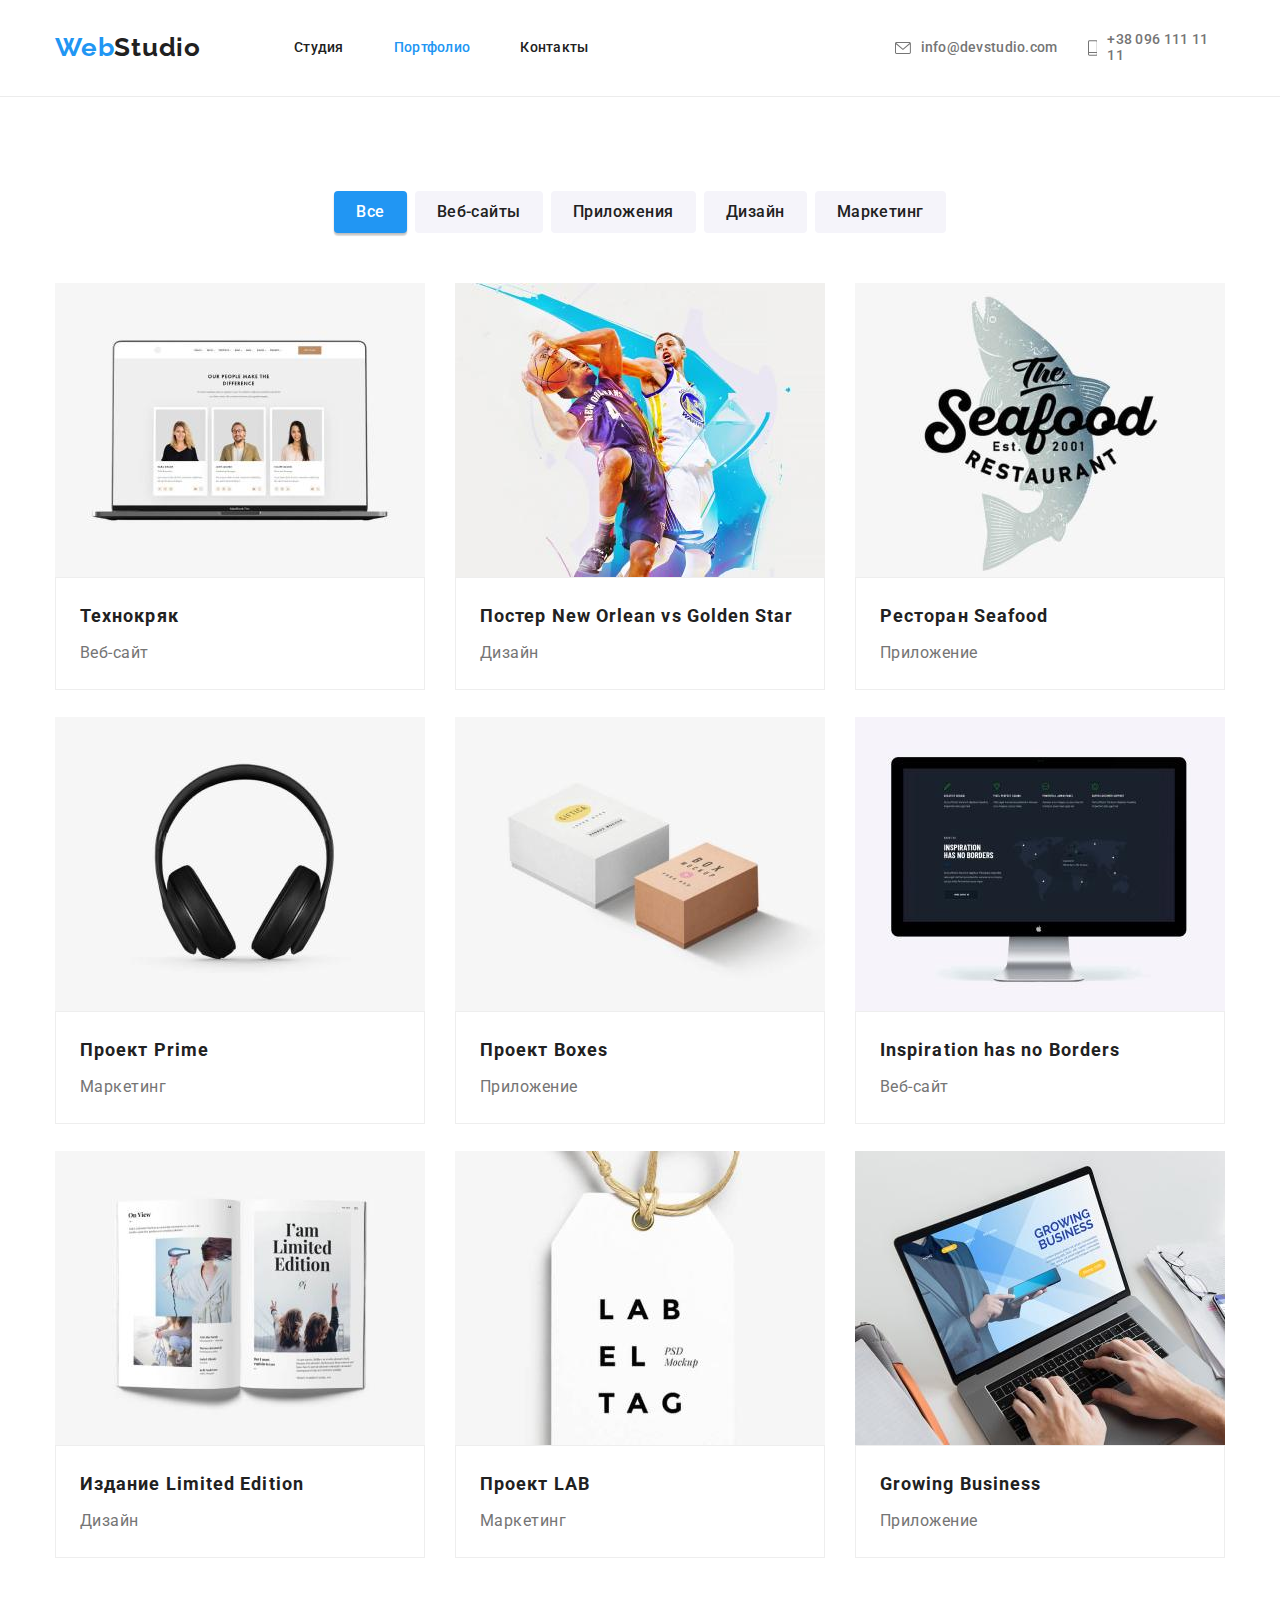
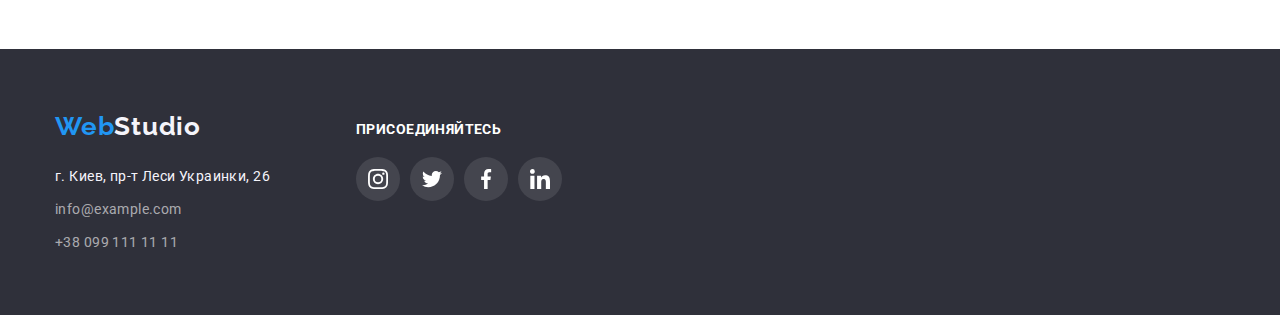
==== portfolio.html @ a9124d13 "added hw4 files" ====
<!DOCTYPE html>
<html lang="ru">
    <head>
        <meta charset="UTF-8" />
        <meta http-equiv="X-UA-Compatible" content="IE=edge" />
        <meta name="viewport" content="width=device-width, initial-scale=1.0" />
        <title>Портфолио</title>
        <link
            rel="stylesheet"
            href="https://cdnjs.cloudflare.com/ajax/libs/modern-normalize/1.1.0/modern-normalize.min.css"
        />
        <link rel="preconnect" href="https://fonts.googleapis.com" />
        <link rel="preconnect" href="https://fonts.gstatic.com" crossorigin />
        <link
            href="https://fonts.googleapis.com/css2?family=Raleway:wght@700&family=Roboto:wght@300;400;500;700&display=swap"
            rel="stylesheet"
        />
        <link rel="stylesheet" href="./css/reset.css" />
        <link rel="stylesheet" href="./css/styles.css" />
    </head>
    <body>
        <header class="header">
            <div class="header-container">
                <div class="nav-container">
                    <nav class="nav">
                        <p>
                            <a class="logo" href="./index.html"
                                ><span class="logo-span">Web</span>Studio</a
                            >
                        </p>
                        <ul class="nav-list">
                            <li class="nav-list-item">
                                <a class="nav-link" href="./index.html"
                                    >Студия</a
                                >
                            </li>
                            <li class="nav-list-item">
                                <a
                                    class="nav-link current"
                                    href="./portfolio.html"
                                    >Портфолио</a
                                >
                            </li>
                            <li class="nav-list-item">
                                <a class="nav-link" href="">Контакты</a>
                            </li>
                        </ul>
                    </nav>
                </div>
                <ul class="nav-contacts">
                    <li class="nav-contacts-item">
                        <a class="contacts-link" href="mailto:">
                            <svg class="contacts-icon mail">
                                <use href="img/symbols.svg#icon-mail"></use>
                            </svg>
                            info@devstudio.com</a
                        >
                    </li>
                    <li class="nav-contacts-item">
                        <a class="contacts-link" href="tel:">
                            <svg class="contacts-icon phone">
                                <use href="img/symbols.svg#icon-phone"></use>
                            </svg>
                            +38 096 111 11 11</a
                        >
                    </li>
                </ul>
            </div>
        </header>
        <main>
            <div class="main-section-portfolio">
                <section class="portfolio-nav">
                    <h1 class="hidden-title">портфолио</h1>
                    <ul class="portfolio-nav-list">
                        <li class="portfolio-nav-item">
                            <button
                                class="portfolio-nav-button button-active"
                                type="button"
                            >
                                Все
                            </button>
                        </li>
                        <li class="portfolio-nav-item">
                            <button class="portfolio-nav-button" type="button">
                                Веб-сайты
                            </button>
                        </li>
                        <li class="portfolio-nav-item">
                            <button class="portfolio-nav-button" type="button">
                                Приложения
                            </button>
                        </li>
                        <li class="portfolio-nav-item">
                            <button class="portfolio-nav-button" type="button">
                                Дизайн
                            </button>
                        </li>
                        <li class="portfolio-nav-item">
                            <button class="portfolio-nav-button" type="button">
                                Маркетинг
                            </button>
                        </li>
                    </ul>
                </section>
                <section class="porfolio-photos">
                    <h2 class="hidden-title">
                        Список Фотографий разных проектов
                    </h2>
                    <ul class="portfolio-photos-list">
                        <li class="portfolio-block">
                            <a class="portfolio-block-link" href="#">
                                <img
                                    class="portfolio-photos-item"
                                    src="./img/img1.jpg"
                                    alt="laptop"
                                    width="370"
                                />

                                <div class="block-text-container">
                                    <h3 class="portfolio-block-title">
                                        Технокряк
                                    </h3>
                                    <p class="portfolio-block-text">Веб-сайт</p>
                                </div>
                            </a>
                        </li>
                        <li class="portfolio-block">
                            <a class="portfolio-block-link" href="#">
                                <img
                                    src="./img/img(1).jpg"
                                    alt="basketball players"
                                    width="370"
                                />

                                <div class="block-text-container">
                                    <h3 class="portfolio-block-title">
                                        Постер New Orlean vs Golden Star
                                    </h3>
                                    <p class="portfolio-block-text">Дизайн</p>
                                </div>
                            </a>
                        </li>
                        <li class="portfolio-block">
                            <a class="portfolio-block-link" href="#">
                                <img
                                    class="portfolio-photos-item"
                                    src="./img/img(2).jpg"
                                    alt="restaurant logo"
                                    width="370"
                                />

                                <div class="block-text-container">
                                    <h3 class="portfolio-block-title">
                                        Ресторан Seafood
                                    </h3>
                                    <p class="portfolio-block-text">
                                        Приложение
                                    </p>
                                </div>
                            </a>
                        </li>
                        <li class="portfolio-block">
                            <a class="portfolio-block-link" href="#">
                                <img
                                    class="portfolio-photos-item"
                                    src="./img/img(3).jpg"
                                    alt="headphones"
                                    width="370"
                                />

                                <div class="block-text-container">
                                    <h3 class="portfolio-block-title">
                                        Проект Prime
                                    </h3>
                                    <p class="portfolio-block-text">
                                        Маркетинг
                                    </p>
                                </div>
                            </a>
                        </li>
                        <li class="portfolio-block">
                            <a class="portfolio-block-link" href="#">
                                <img
                                    class="portfolio-photos-item"
                                    src="./img/img(4).jpg"
                                    alt="boxes"
                                    width="370"
                                />

                                <div class="block-text-container">
                                    <h3 class="portfolio-block-title">
                                        Проект Boxes
                                    </h3>
                                    <p class="portfolio-block-text">
                                        Приложение
                                    </p>
                                </div>
                            </a>
                        </li>
                        <li class="portfolio-block">
                            <a class="portfolio-block-link" href="#">
                                <img
                                    class="portfolio-photos-item"
                                    src="./img/img(5).jpg"
                                    alt="monitor"
                                    width="370"
                                />

                                <div class="block-text-container">
                                    <h3 class="portfolio-block-title">
                                        Inspiration has no Borders
                                    </h3>
                                    <p class="portfolio-block-text">Веб-сайт</p>
                                </div>
                            </a>
                        </li>
                        <li class="portfolio-block">
                            <a class="portfolio-block-link" href="#">
                                <img
                                    class="portfolio-photos-item"
                                    src="./img/img(6).jpg"
                                    alt="magazine"
                                    width="370"
                                />

                                <div class="block-text-container">
                                    <h3 class="portfolio-block-title">
                                        Издание Limited Edition
                                    </h3>
                                    <p class="portfolio-block-text">Дизайн</p>
                                </div>
                            </a>
                        </li>
                        <li class="portfolio-block">
                            <a class="portfolio-block-link" href="#">
                                <img
                                    class="portfolio-photos-item"
                                    src="./img/img(7).jpg"
                                    alt="label"
                                    width="370"
                                />

                                <div class="block-text-container">
                                    <h3 class="portfolio-block-title">
                                        Проект LAB
                                    </h3>
                                    <p class="portfolio-block-text">
                                        Маркетинг
                                    </p>
                                </div>
                            </a>
                        </li>
                        <li class="portfolio-block">
                            <a class="portfolio-block-link" href="#">
                                <img
                                    class="portfolio-photos-item"
                                    src="./img/img(8).jpg"
                                    alt="laptop"
                                    width="370"
                                />

                                <div class="block-text-container">
                                    <h3 class="portfolio-block-title">
                                        Growing Business
                                    </h3>
                                    <p class="portfolio-block-text">
                                        Приложение
                                    </p>
                                </div>
                            </a>
                        </li>
                    </ul>
                </section>
            </div>
        </main>
        <footer class="footer">
            <div class="footer-container">
                <div class="footer-nav">
                    <p>
                        <a class="logo2" href="./index.html"
                            ><span class="logo-span">Web</span>Studio</a
                        >
                    </p>
                    <address class="address">
                        <a
                            href="https://www.google.com/maps/place/%D0%B1%D1%83%D0%BB.+%D0%9B%D0%B5%D1%81%D0%B8+%D0%A3%D0%BA%D1%80%D0%B0%D0%B8%D0%BD%D0%BA%D0%B8,+26,+%D0%9A%D0%B8%D0%B5%D0%B2,+02000/data=!4m2!3m1!1s0x40d4cf0e033ecbe9:0x57a4dffefec77da0?sa=X&ved=2ahUKEwil97-Wgf3zAhXro4sKHR42CIIQ8gF6BAgMEAE"
                        >
                            г. Киев, пр-т Леси Украинки, 26</a
                        >
                    </address>
                    <ul class="footer-contacts">
                        <li class="footer-contacts-link">
                            <a href="mailto:">info@example.com</a>
                        </li>
                        <li class="footer-contacts-link">
                            <a href="tel:">+38 099 111 11 11</a>
                        </li>
                    </ul>
                </div>
                <div class="footer-socials">
                    <h3 class="footer-socials-title">присоединяйтесь</h3>
                    <ul class="team-socials-link-list footer-social-list">
                        <li class="team-social-link-block">
                            <a
                                class="team-social-link footer-social-link"
                                href="#"
                            >
                                <svg class="team-social-icon">
                                    <use
                                        href="img/symbols.svg#icon-instagram"
                                    ></use>
                                </svg>
                            </a>
                        </li>
                        <li class="team-social-link-block">
                            <a
                                class="team-social-link footer-social-link"
                                href="#"
                            >
                                <svg class="team-social-icon">
                                    <use
                                        href="img/symbols.svg#icon-twitter"
                                    ></use>
                                </svg>
                            </a>
                        </li>
                        <li class="team-social-link-block">
                            <a
                                class="team-social-link footer-social-link"
                                href="#"
                            >
                                <svg class="team-social-icon">
                                    <use
                                        href="img/symbols.svg#icon-facebook"
                                    ></use>
                                </svg>
                            </a>
                        </li>
                        <li class="team-social-link-block">
                            <a
                                class="team-social-link footer-social-link"
                                href="#"
                            >
                                <svg class="team-social-icon">
                                    <use
                                        href="img/symbols.svg#icon-linkedin"
                                    ></use>
                                </svg>
                            </a>
                        </li>
                    </ul>
                </div>
            </div>
        </footer>
    </body>
</html>
---- css/styles.css ----
:root {
    --main-text-color: #212121;
    --minor-text-color: #2196f3;
    --second-text-color: #757575;
    --nav-bg_text-color: #ffffff;
    --section-bg-middle-color: #f5f4fa;
    --section-bg-dark-color: #2f303a;
    --minor-bg-color: #f5f4fa;
    --icon-color: #afb1b8;
}
body {
    font-family: 'Roboto', sans-serif;
    font-size: 14px;
    font-style: normal;
    color: var(--main-color);
}
.hidden-title {
    width: 1px;
    height: 1px;
    overflow: hidden;
    opacity: 0;
    margin-top: -1px;
}
/*
    HEADER 
 */
.header {
    background-color: var(--nav-bg_text-color);
    border-bottom: 1px solid #ececec;
}
.header-container {
    margin: auto;
    padding: auto;
    width: 1200px;
    padding: 0 15px 0 15px;
    display: flex;
    align-items: center;
}
.nav {
    background-color: var(--nav-bg_text-color);
}
.logo {
    font-weight: bold;
    font-size: 26px;
    line-height: 1.38;
    color: var(--main-text-color);
    font-family: Raleway;
    letter-spacing: 0.03em;
    cursor: pointer;
}
.logo2 {
    font-weight: bold;
    font-size: 26px;
    line-height: 1.38;
    color: var(--section-bg-middle-color);
    font-family: Raleway;
    letter-spacing: 0.03em;
    cursor: pointer;
}
.logo-span {
    color: var(--minor-text-color);
}
.nav {
    display: flex;
    align-items: center;
}
.nav-list {
    display: flex;
    align-items: center;
    margin-left: 93px;
}
.nav-list .nav-list-item {
    font-weight: 500;
    font-size: 14px;
    line-height: 1.14;
    letter-spacing: 0.02em;
    color: var(--main-text-color);
    margin-left: 50px;
    padding: 0;
}
.nav-list .nav-list-item:first-child {
    margin-left: 0;
}
.nav-list-item:hover,
.nav-list-item:focus,
.nav-list-item:active {
    color: var(--minor-text-color);
}
.nav-link {
    display: inline-block;
    padding: 32.5px 0 32.5px 0;
}
.nav-contacts {
    display: flex;
    justify-content: end;
    margin-left: 306px;
}
.nav-contacts .nav-contacts-item {
    font-weight: 500;
    font-size: 14px;
    line-height: 1.14;
    letter-spacing: 0.02em;
    color: var(--second-text-color);
    padding: 0;
    margin-left: 30px;
    display: flex;
    align-items: center;
}
.nav-contacts .nav-contacts-item:first-child {
    margin-left: 0;
}
.contacts-link {
    padding: 0;
    display: flex;
    align-items: center;
    padding: 32px 0 32px 0;
}
.contacts-link:hover,
.contacts-link:focus {
    color: var(--minor-text-color);
}
.contacts-icon {
    width: 16px;
    height: 12px;
    margin-right: 10px;
    fill: currentColor;
}
.mail {
    width: 16px;
    height: 12px;
}
.phone {
    width: 10px;
    height: 16px;
}

.current {
    color: var(--minor-text-color);
}

/*
    MAIN
 */

/*
    Hero
*/
.hero-section {
    max-width: 1600px;
    background-color: var(--section-bg-dark-color);
    background-image: linear-gradient(
            to right,
            rgba(47, 48, 58, 0.4),
            rgba(47, 48, 58, 0.4)
        ),
        url(../img/bg.jpg);
    background-repeat: no-repeat;
    background-size: cover;
    background-position: center center;
}
.hero-container {
    margin: auto;
    padding: auto;
    width: 1200px;
    padding: 200px;
    text-align: center;
}
.hero-title {
    font-weight: 900;
    font-size: 44px;
    line-height: 1.37;
    letter-spacing: 0.06em;
    text-transform: uppercase;
    color: var(--nav-bg_text-color);
    max-width: 650px;
    text-align: center;
    margin: 0 auto;
    margin-bottom: 30px;
}
.button {
    background-color: var(--minor-text-color);
    color: var(--nav-bg_text-color);
    font-weight: bold;
    font-size: 16px;
    line-height: 1.9;
    letter-spacing: 0.06em;
    padding: 10px 32px;
    box-shadow: 0px 4px 4px rgba(0, 0, 0, 0.15);
    border-radius: 4px;
    cursor: pointer;
    display: inline-block;
}
.button:hover,
.button:focus {
    background-color: #188ce8;
}
/*
    Advantages
*/
.advantages-section {
    background-color: var(--nav-bg_text-color);
}
.content-container {
    margin: auto;
    padding: auto;
    width: 1200px;
    padding: 94px 15px 94px 15px;
}
.without-pb {
    padding-bottom: 0;
}
.advantages-list {
    display: flex;
}
.advantages-list-block:not(:first-child) {
    margin-left: 30px;
}
.advantages-list-block-icon {
    width: 270px;
    height: 120px;
    background-color: var(--minor-bg-color);
    display: flex;
    align-items: center;
    justify-content: center;
    margin-bottom: 30px;
}
.advantages-icon.antenna {
    width: 65px;
    height: 70px;
}
.advantages-icon.clock {
    width: 67px;
    height: 70px;
}
.advantages-icon.diagram {
    width: 90px;
    height: 70px;
}
.advantages-icon.astronaut {
    width: 70px;
    height: 70px;
}
.advantages-list .advantages-list-title {
    font-weight: bold;
    font-size: 14px;
    line-height: 1.14;
    letter-spacing: 0.03em;
    text-transform: uppercase;
    color: var(--main-text-color);
}
.advantages-list .advantages-list-text {
    font-size: 14px;
    line-height: 1.71;
    letter-spacing: 0.03em;
    color: var(--second-text-color);
    margin-top: 10px;
    width: 270px;
}
/*
    About us
*/
.about-us-section {
    background-color: var(--nav-bg_text-color);
}
.about-us-title {
    font-weight: bold;
    font-size: 36px;
    line-height: 1.16;
    letter-spacing: 0.03em;
    color: var(--main-text-color);
    text-align: center;
    margin-bottom: 50px;
}
.about-us-list {
    display: flex;
}
.about-us-item:not(:first-child) {
    margin-left: 30px;
}
/*
    Our team
*/
.our-team-section {
    background-color: var(--section-bg-middle-color);
}

.our-team-title {
    font-weight: bold;
    font-size: 36px;
    line-height: 1.16;
    letter-spacing: 0.03em;
    color: var(--main-text-color);
    text-align: center;
    margin-bottom: 50px;
}
.team-block {
    width: 270px;
    height: 428px;
    box-shadow: 0px 1px 3px rgba(0, 0, 0, 0.12), 0px 1px 1px rgba(0, 0, 0, 0.14),
        0px 2px 1px rgba(0, 0, 0, 0.2);
    border-radius: 0px 0px 4px 4px;
    background-color: var(--nav-bg_text-color);
    margin-left: 30px;
}
.team-block:first-child {
    margin-left: 0;
}
.team-list {
    display: flex;
}
.our-team-section .team-title {
    font-weight: 500;
    font-size: 16px;
    line-height: 1.18;
    letter-spacing: 0.03em;
    color: var(--main-text-color);
    text-align: center;
    margin-top: 30px;
}

.our-team-section .team-text {
    font-size: 16px;
    line-height: 1.19;
    letter-spacing: 0.03em;
    color: var(--second-text-color);
    text-align: center;
    margin-top: 10px;
}
.team-socials-link-list {
    display: flex;
    padding: 16px 32px 30px 32px;
    align-items: center;
    justify-content: center;
}
.team-social-link-block {
    margin-left: 10px;
}
.team-social-link-block:first-child {
    margin-left: 0px;
}
.team-social-link {
    display: inline-block;
    height: 44px;
    width: 44px;
    background-color: var(--nav-bg_text-color);
    color: var(--icon-color);
    border-radius: 50%;
    display: flex;
    align-items: center;
    justify-content: center;
}
.team-social-link:hover,
.team-social-link:focus {
    background-color: var(--minor-text-color);
    color: var(--nav-bg_text-color);
}
.team-social-icon {
    height: 20px;
    width: 20px;
    fill: currentColor;
}
/*
     CLIENTS SECTION
*/
.clients-title {
    font-weight: bold;
    font-size: 36px;
    line-height: 1.16;
    letter-spacing: 0.03em;
    color: var(--main-text-color);
    text-align: center;
    margin-bottom: 50px;
}
.clients-list {
    display: flex;
}
.clients-item {
    width: 170px;
    height: 92px;
    margin-left: 30px;
}
.clients-item:first-child {
    margin-left: 0;
}
.clients-item-link {
    width: 170px;
    height: 92px;
    display: flex;
    justify-content: center;
    align-items: center;
    border: 1px solid #afb1b8;
    box-sizing: border-box;
    border-radius: 4px;
    color: var(--icon-color);
}
.clients-item-link:hover,
.clients-item-link:hover {
    color: var(--minor-text-color);
    border: 1px solid var(--minor-text-color);
}
.clients-item-icon {
    width: 106px;
    height: 60px;
    fill: currentColor;
}
/* 
    FOOTER
*/

.footer {
    background-color: var(--section-bg-dark-color);
    display: flex;
}
.footer-container {
    margin: auto;
    padding: auto;
    width: 1200px;
    padding: 60px 15px 60px 15px;
    display: flex;
}
.footer-nav {
    width: 231px;
}
.address {
    display: inline-block;
    font-size: 14px;
    line-height: 1.7;
    letter-spacing: 0.03em;
    font-style: normal;
    padding: 0;
    margin: 0;
    margin-top: 20px;
    color: var(--section-bg-middle-color);
}
.footer-contacts {
    display: flex;
    flex-direction: column;
    width: 231px;
}
.footer-contacts .footer-contacts-link {
    font-size: 14px;
    line-height: 1.7;
    letter-spacing: 0.03em;
    color: rgba(255, 255, 255, 0.6);
    margin-top: 9px;
}
.footer-contacts .footer-contacts-link:hover,
.footer-contacts .footer-contacts-link:focus {
    color: var(--minor-text-color);
}
.address:hover,
.address:focus {
    color: var(--minor-text-color);
}
.footer-socials {
    margin-left: 70px;
    margin-top: 12px;
}
.footer-socials-title {
    font-weight: bold;
    font-size: 14px;
    line-height: 16px;
    letter-spacing: 0.03em;
    text-transform: uppercase;
    color: var(--nav-bg_text-color);
}
.footer-social-list {
    padding: 0;
    margin-top: 20px;
}
.footer-social-link {
    background-color: rgba(255, 255, 255, 0.1);
    color: var(--nav-bg_text-color);
}
/*

    PORTFOLIO PAGE

*/
.main-section-portfolio {
    margin: auto;
    padding: auto;
    width: 1200px;
    padding: 94px 15px 94px 15px;
}
.portfolio-nav-list {
    display: flex;
    justify-content: center;
    margin-bottom: 50px;
}
.portfolio-nav-item:not(:first-child) {
    margin-left: 8px;
}
.portfolio-nav-button {
    font-weight: 500;
    font-size: 16px;
    line-height: 1.4;
    text-align: center;
    letter-spacing: 0.03em;
    padding: 10px 22px;
    border-radius: 4px;
    background-color: var(--section-bg-middle-color);
    color: var(--main-text-color);
    margin: 0;
    cursor: pointer;
}
.portfolio-nav-button:hover,
.portfolio-nav-button:focus {
    background-color: var(--minor-text-color);
    color: var(--nav-bg_text-color);
    box-shadow: 0px 3px 1px rgba(0, 0, 0, 0.1), 0px 1px 2px rgba(0, 0, 0, 0.08),
        0px 2px 2px rgba(0, 0, 0, 0.12);
}
.button-active {
    background-color: var(--minor-text-color);
    color: var(--nav-bg_text-color);
    box-shadow: 0px 3px 1px rgba(0, 0, 0, 0.1), 0px 1px 2px rgba(0, 0, 0, 0.08),
        0px 2px 2px rgba(0, 0, 0, 0.12);
}
.portfolio-photos-list {
    display: flex;
    flex-wrap: wrap;
}
.portfolio-block {
    width: 370px;
    height: 404px;
    background: var(--nav-bg_text-color);
    margin: 0;
    margin-left: 30px;
    margin-top: 30px;
}
.portfolio-block:nth-child(3n - 2) {
    margin-left: 0px;
}
.portfolio-block:nth-child(-n + 3) {
    margin-top: 0px;
}
.portfolio-block-link {
    display: inline-block;
    width: 370px;
    height: 404px;
}
.portfolio-block-link:hover,
.portfolio-block-link:focus {
    box-shadow: 0px 1px 1px rgba(0, 0, 0, 0.12), 0px 4px 4px rgba(0, 0, 0, 0.06),
        1px 4px 6px rgba(0, 0, 0, 0.16);
}
.block-text-container {
    padding: 20px 24px 20px 24px;
    border: 1px solid #eeeeee;
}
.portfolio-block-title {
    font-weight: bold;
    font-size: 18px;
    line-height: 2;
    letter-spacing: 0.06em;
    color: var(--main-text-color);
}
.portfolio-block-text {
    font-size: 16px;
    line-height: 1.9;
    letter-spacing: 0.03em;
    color: var(--second-text-color);
    margin-top: 4px;
}
.main-section-portfolio {
    background-color: var(--nav-bg_text-color);
}
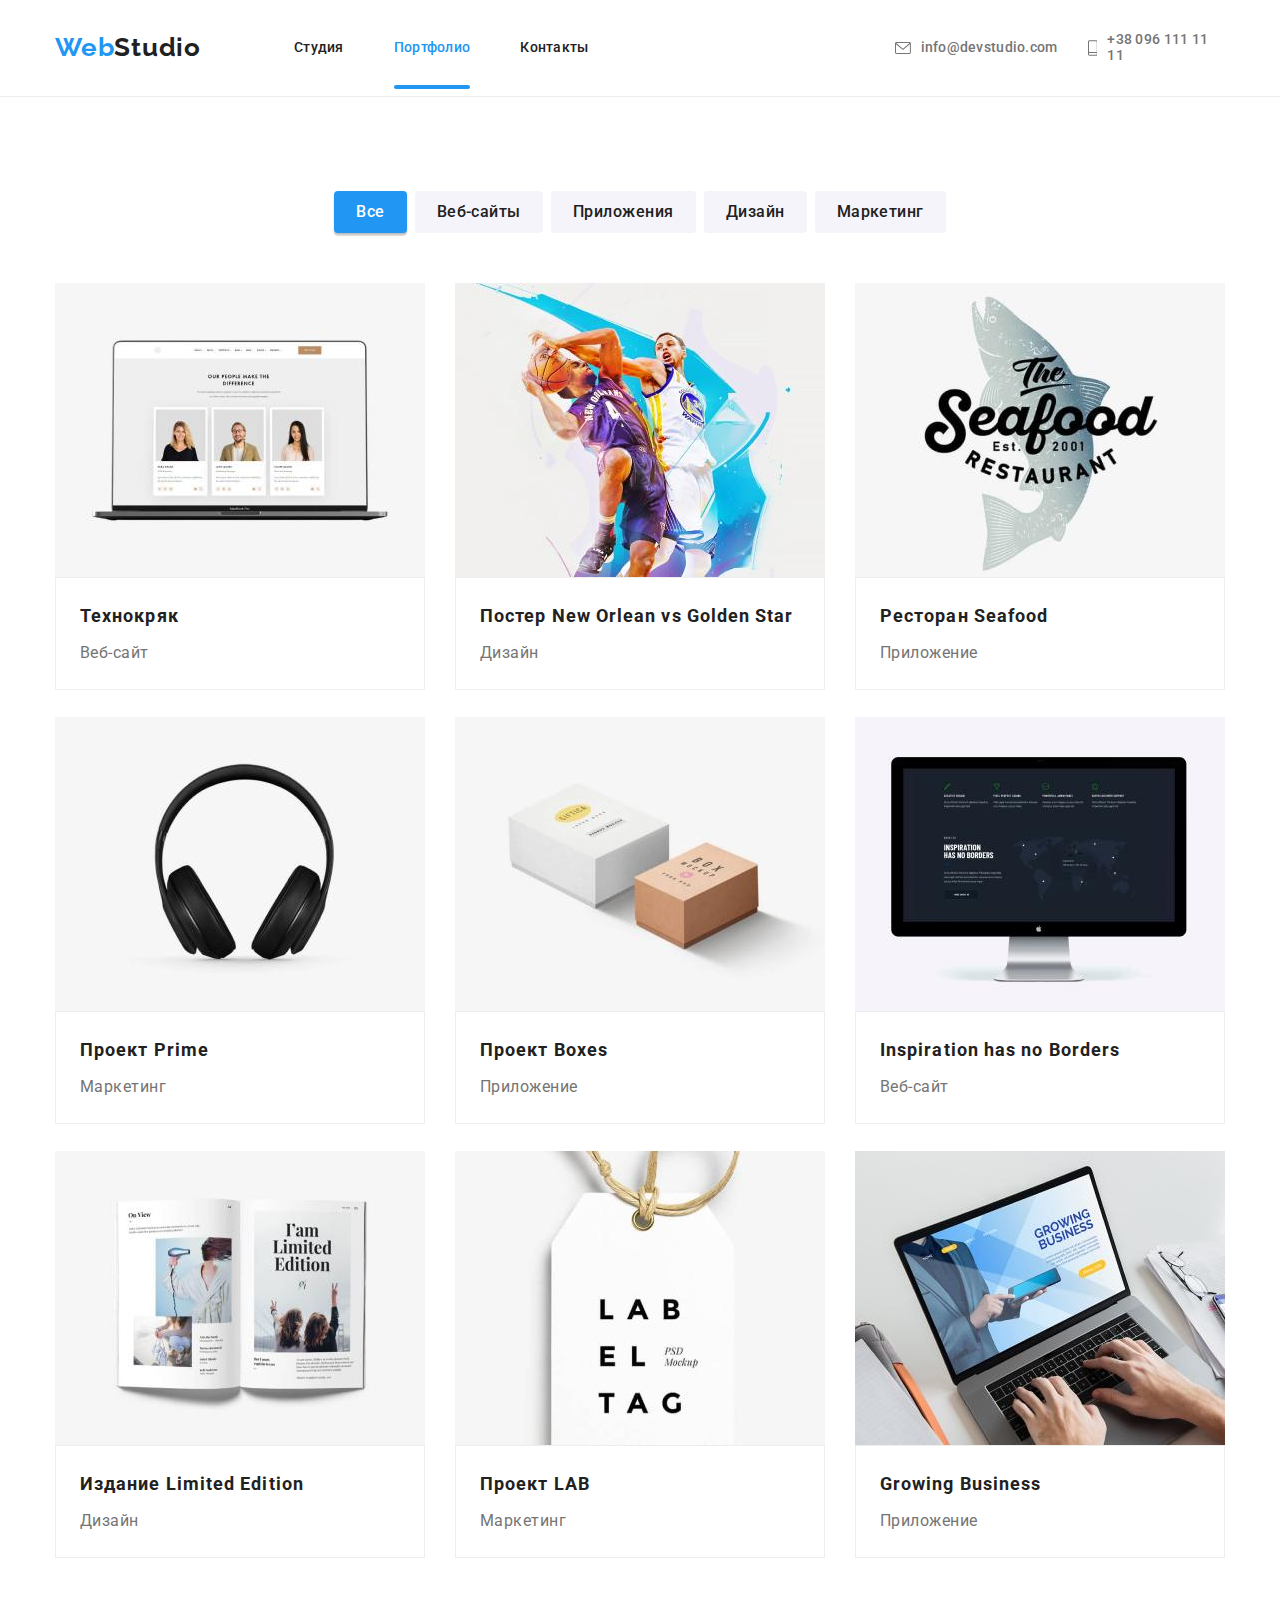
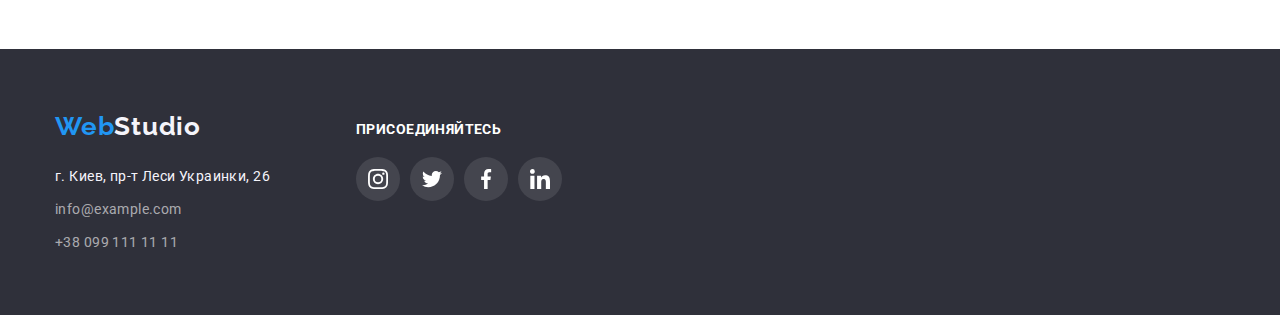
==== commit 778b4049: "added portfolio cards overlay" ====
--- a/portfolio.html
+++ b/portfolio.html
@@ -109,12 +109,23 @@
                     <ul class="portfolio-photos-list">
                         <li class="portfolio-block">
                             <a class="portfolio-block-link" href="#">
-                                <img
-                                    class="portfolio-photos-item"
-                                    src="./img/img1.jpg"
-                                    alt="laptop"
-                                    width="370"
-                                />
+                                <div class="portfolio-overlay-container">
+                                    <img
+                                        class="portfolio-photos-item"
+                                        src="./img/img1.jpg"
+                                        alt="laptop"
+                                        width="370"
+                                    />
+                                    <div class="portfolio-overlay">
+                                        <p class="overlay-text">
+                                            Технокряк это современная площадка
+                                            распространения коронавируса.
+                                            Компании используют эту платформу
+                                            для цифрового шпионажа и атак на
+                                            защищённые сервера конкурентов.
+                                        </p>
+                                    </div>
+                                </div>
 
                                 <div class="block-text-container">
                                     <h3 class="portfolio-block-title">
@@ -126,11 +137,23 @@
                         </li>
                         <li class="portfolio-block">
                             <a class="portfolio-block-link" href="#">
-                                <img
-                                    src="./img/img(1).jpg"
-                                    alt="basketball players"
-                                    width="370"
-                                />
+                                <div class="portfolio-overlay-container">
+                                    <img
+                                        class="portfolio-photos-item"
+                                        src="./img/img(1).jpg"
+                                        alt="laptop"
+                                        width="370"
+                                    />
+                                    <div class="portfolio-overlay">
+                                        <p class="overlay-text">
+                                            Технокряк это современная площадка
+                                            распространения коронавируса.
+                                            Компании используют эту платформу
+                                            для цифрового шпионажа и атак на
+                                            защищённые сервера конкурентов.
+                                        </p>
+                                    </div>
+                                </div>
 
                                 <div class="block-text-container">
                                     <h3 class="portfolio-block-title">
@@ -142,12 +165,23 @@
                         </li>
                         <li class="portfolio-block">
                             <a class="portfolio-block-link" href="#">
-                                <img
-                                    class="portfolio-photos-item"
-                                    src="./img/img(2).jpg"
-                                    alt="restaurant logo"
-                                    width="370"
-                                />
+                                <div class="portfolio-overlay-container">
+                                    <img
+                                        class="portfolio-photos-item"
+                                        src="./img/img(2).jpg"
+                                        alt="laptop"
+                                        width="370"
+                                    />
+                                    <div class="portfolio-overlay">
+                                        <p class="overlay-text">
+                                            Технокряк это современная площадка
+                                            распространения коронавируса.
+                                            Компании используют эту платформу
+                                            для цифрового шпионажа и атак на
+                                            защищённые сервера конкурентов.
+                                        </p>
+                                    </div>
+                                </div>
 
                                 <div class="block-text-container">
                                     <h3 class="portfolio-block-title">
@@ -161,12 +195,23 @@
                         </li>
                         <li class="portfolio-block">
                             <a class="portfolio-block-link" href="#">
-                                <img
-                                    class="portfolio-photos-item"
-                                    src="./img/img(3).jpg"
-                                    alt="headphones"
-                                    width="370"
-                                />
+                                <div class="portfolio-overlay-container">
+                                    <img
+                                        class="portfolio-photos-item"
+                                        src="./img/img(3).jpg"
+                                        alt="laptop"
+                                        width="370"
+                                    />
+                                    <div class="portfolio-overlay">
+                                        <p class="overlay-text">
+                                            Технокряк это современная площадка
+                                            распространения коронавируса.
+                                            Компании используют эту платформу
+                                            для цифрового шпионажа и атак на
+                                            защищённые сервера конкурентов.
+                                        </p>
+                                    </div>
+                                </div>
 
                                 <div class="block-text-container">
                                     <h3 class="portfolio-block-title">
@@ -180,12 +225,23 @@
                         </li>
                         <li class="portfolio-block">
                             <a class="portfolio-block-link" href="#">
-                                <img
-                                    class="portfolio-photos-item"
-                                    src="./img/img(4).jpg"
-                                    alt="boxes"
-                                    width="370"
-                                />
+                                <div class="portfolio-overlay-container">
+                                    <img
+                                        class="portfolio-photos-item"
+                                        src="./img/img(4).jpg"
+                                        alt="laptop"
+                                        width="370"
+                                    />
+                                    <div class="portfolio-overlay">
+                                        <p class="overlay-text">
+                                            Технокряк это современная площадка
+                                            распространения коронавируса.
+                                            Компании используют эту платформу
+                                            для цифрового шпионажа и атак на
+                                            защищённые сервера конкурентов.
+                                        </p>
+                                    </div>
+                                </div>
 
                                 <div class="block-text-container">
                                     <h3 class="portfolio-block-title">
@@ -199,12 +255,23 @@
                         </li>
                         <li class="portfolio-block">
                             <a class="portfolio-block-link" href="#">
-                                <img
-                                    class="portfolio-photos-item"
-                                    src="./img/img(5).jpg"
-                                    alt="monitor"
-                                    width="370"
-                                />
+                                <div class="portfolio-overlay-container">
+                                    <img
+                                        class="portfolio-photos-item"
+                                        src="./img/img(5).jpg"
+                                        alt="laptop"
+                                        width="370"
+                                    />
+                                    <div class="portfolio-overlay">
+                                        <p class="overlay-text">
+                                            Технокряк это современная площадка
+                                            распространения коронавируса.
+                                            Компании используют эту платформу
+                                            для цифрового шпионажа и атак на
+                                            защищённые сервера конкурентов.
+                                        </p>
+                                    </div>
+                                </div>
 
                                 <div class="block-text-container">
                                     <h3 class="portfolio-block-title">
@@ -216,12 +283,23 @@
                         </li>
                         <li class="portfolio-block">
                             <a class="portfolio-block-link" href="#">
-                                <img
-                                    class="portfolio-photos-item"
-                                    src="./img/img(6).jpg"
-                                    alt="magazine"
-                                    width="370"
-                                />
+                                <div class="portfolio-overlay-container">
+                                    <img
+                                        class="portfolio-photos-item"
+                                        src="./img/img(6).jpg"
+                                        alt="laptop"
+                                        width="370"
+                                    />
+                                    <div class="portfolio-overlay">
+                                        <p class="overlay-text">
+                                            Технокряк это современная площадка
+                                            распространения коронавируса.
+                                            Компании используют эту платформу
+                                            для цифрового шпионажа и атак на
+                                            защищённые сервера конкурентов.
+                                        </p>
+                                    </div>
+                                </div>
 
                                 <div class="block-text-container">
                                     <h3 class="portfolio-block-title">
@@ -233,12 +311,23 @@
                         </li>
                         <li class="portfolio-block">
                             <a class="portfolio-block-link" href="#">
-                                <img
-                                    class="portfolio-photos-item"
-                                    src="./img/img(7).jpg"
-                                    alt="label"
-                                    width="370"
-                                />
+                                <div class="portfolio-overlay-container">
+                                    <img
+                                        class="portfolio-photos-item"
+                                        src="./img/img(7).jpg"
+                                        alt="laptop"
+                                        width="370"
+                                    />
+                                    <div class="portfolio-overlay">
+                                        <p class="overlay-text">
+                                            Технокряк это современная площадка
+                                            распространения коронавируса.
+                                            Компании используют эту платформу
+                                            для цифрового шпионажа и атак на
+                                            защищённые сервера конкурентов.
+                                        </p>
+                                    </div>
+                                </div>
 
                                 <div class="block-text-container">
                                     <h3 class="portfolio-block-title">
@@ -252,12 +341,23 @@
                         </li>
                         <li class="portfolio-block">
                             <a class="portfolio-block-link" href="#">
-                                <img
-                                    class="portfolio-photos-item"
-                                    src="./img/img(8).jpg"
-                                    alt="laptop"
-                                    width="370"
-                                />
+                                <div class="portfolio-overlay-container">
+                                    <img
+                                        class="portfolio-photos-item"
+                                        src="./img/img(8).jpg"
+                                        alt="laptop"
+                                        width="370"
+                                    />
+                                    <div class="portfolio-overlay">
+                                        <p class="overlay-text">
+                                            Технокряк это современная площадка
+                                            распространения коронавируса.
+                                            Компании используют эту платформу
+                                            для цифрового шпионажа и атак на
+                                            защищённые сервера конкурентов.
+                                        </p>
+                                    </div>
+                                </div>
 
                                 <div class="block-text-container">
                                     <h3 class="portfolio-block-title">
--- a/css/styles.css
+++ b/css/styles.css
@@ -7,6 +7,7 @@
     --section-bg-dark-color: #2f303a;
     --minor-bg-color: #f5f4fa;
     --icon-color: #afb1b8;
+    --animation: 250ms cubic-bezier(0.4, 0, 0.2, 1);
 }
 body {
     font-family: 'Roboto', sans-serif;
@@ -70,6 +71,7 @@
     margin-left: 93px;
 }
 .nav-list .nav-list-item {
+    position: relative;
     font-weight: 500;
     font-size: 14px;
     line-height: 1.14;
@@ -80,15 +82,28 @@
 }
 .nav-list .nav-list-item:first-child {
     margin-left: 0;
-}
-.nav-list-item:hover,
-.nav-list-item:focus,
-.nav-list-item:active {
-    color: var(--minor-text-color);
 }
 .nav-link {
     display: inline-block;
     padding: 32.5px 0 32.5px 0;
+
+    transition: color var(--animation);
+}
+.nav-link:hover,
+.nav-link:focus,
+.nav-link:active {
+    color: var(--minor-text-color);
+}
+.nav-link.current::after {
+    position: absolute;
+    bottom: 0;
+    left: 0;
+    content: '';
+    width: 100%;
+    height: 4px;
+    margin-bottom: -1px;
+    border-radius: 2px;
+    background-color: var(--minor-text-color);
 }
 .nav-contacts {
     display: flex;
@@ -114,6 +129,8 @@
     display: flex;
     align-items: center;
     padding: 32px 0 32px 0;
+
+    transition: color var(--animation);
 }
 .contacts-link:hover,
 .contacts-link:focus {
@@ -189,6 +206,8 @@
     border-radius: 4px;
     cursor: pointer;
     display: inline-block;
+
+    transition: background-color var(--animation);
 }
 .button:hover,
 .button:focus {
@@ -273,6 +292,28 @@
 }
 .about-us-list {
     display: flex;
+}
+.about-us-item {
+    position: relative;
+}
+.about-us-subtext-container {
+    display: flex;
+    justify-content: center;
+    align-items: center;
+    position: absolute;
+    width: 100%;
+    height: 70px;
+    bottom: 0;
+    background-color: rgba(47, 48, 58, 0.8);
+}
+.about-us-subtext-container > p {
+    font-weight: bold;
+    font-size: 14px;
+    line-height: 1.14;
+    text-align: center;
+    letter-spacing: 0.03em;
+    text-transform: uppercase;
+    color: var(--nav-bg_text-color);
 }
 .about-us-item:not(:first-child) {
     margin-left: 30px;
@@ -348,6 +389,8 @@
     display: flex;
     align-items: center;
     justify-content: center;
+
+    transition: background-color var(--animation), color var(--animation);
 }
 .team-social-link:hover,
 .team-social-link:focus {
@@ -392,6 +435,8 @@
     box-sizing: border-box;
     border-radius: 4px;
     color: var(--icon-color);
+
+    transition: color var(--animation), border var(--animation);
 }
 .clients-item-link:hover,
 .clients-item-link:hover {
@@ -431,6 +476,8 @@
     margin: 0;
     margin-top: 20px;
     color: var(--section-bg-middle-color);
+
+    transition: color var(--animation);
 }
 .footer-contacts {
     display: flex;
@@ -443,6 +490,8 @@
     letter-spacing: 0.03em;
     color: rgba(255, 255, 255, 0.6);
     margin-top: 9px;
+
+    transition: color var(--animation);
 }
 .footer-contacts .footer-contacts-link:hover,
 .footer-contacts .footer-contacts-link:focus {
@@ -503,6 +552,8 @@
     color: var(--main-text-color);
     margin: 0;
     cursor: pointer;
+    transition: background-color var(--animation), color var(--animation),
+        box-shadow var(--animation);
 }
 .portfolio-nav-button:hover,
 .portfolio-nav-button:focus {
@@ -539,6 +590,7 @@
     display: inline-block;
     width: 370px;
     height: 404px;
+    transition: box-shadow var(--animation);
 }
 .portfolio-block-link:hover,
 .portfolio-block-link:focus {
@@ -566,3 +618,28 @@
 .main-section-portfolio {
     background-color: var(--nav-bg_text-color);
 }
+.portfolio-overlay-container {
+    position: relative;
+    overflow: hidden;
+}
+.portfolio-overlay {
+    position: absolute;
+    height: 100%;
+    width: 100%;
+    top: 0;
+    transform: translateY(100%);
+
+    background-color: rgba(33, 150, 243, 0.9);
+
+    transition: transform var(--animation);
+}
+.portfolio-block-link:hover .portfolio-overlay {
+    transform: translateY(0);
+}
+.overlay-text {
+    font-size: 18px;
+    line-height: 1.55;
+    letter-spacing: 0.03em;
+    color: var(--nav-bg_text-color);
+    padding: 63px 24px 63px 24px;
+}
